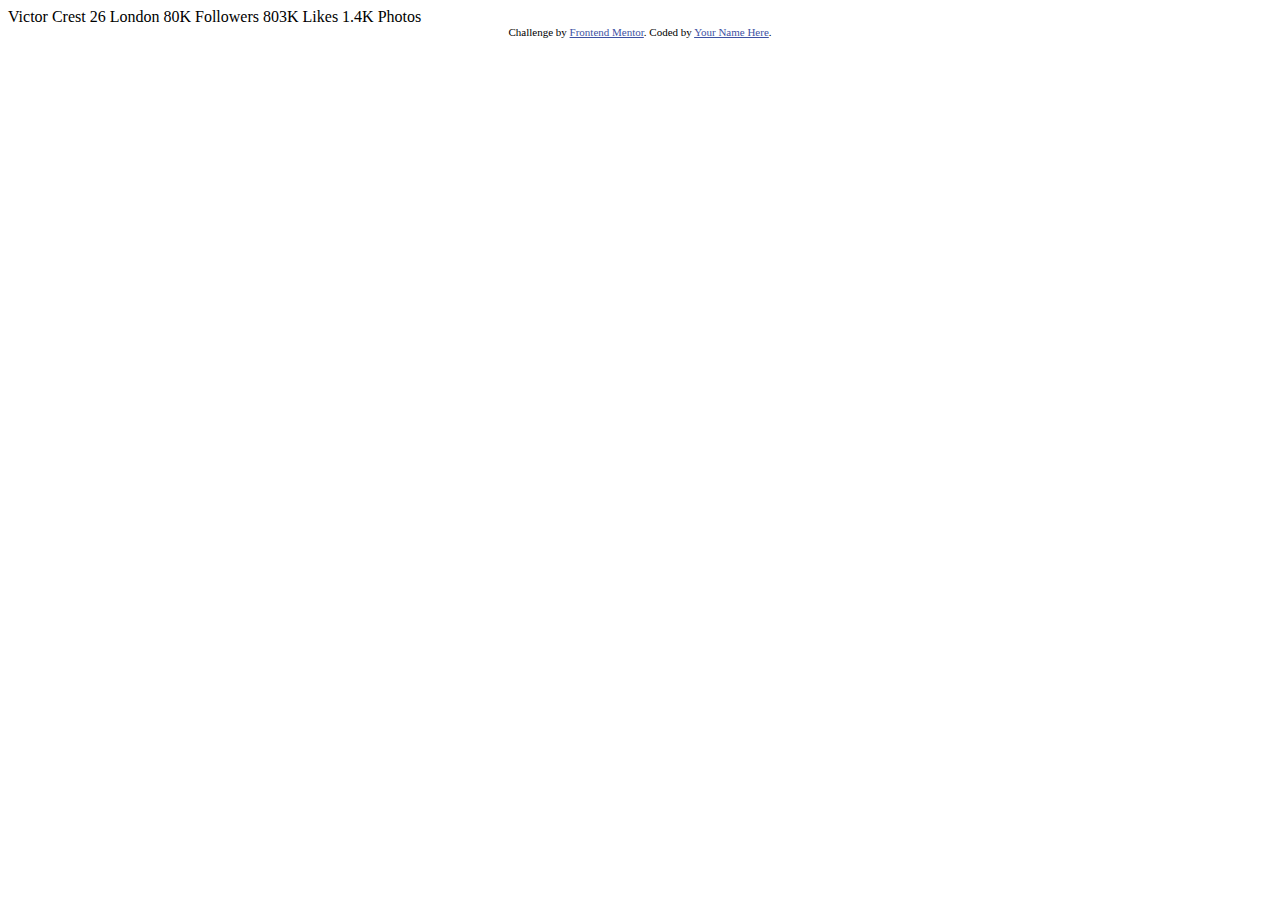
==== profile-card-component-main/index.html @ 22f23f0e "Profile card component challenge, initial files" ====
<!DOCTYPE html>
<html lang="en">
<head>
  <meta charset="UTF-8">
  <meta name="viewport" content="width=device-width, initial-scale=1.0"> <!-- displays site properly based on user's device -->

  <link rel="icon" type="image/png" sizes="32x32" href="./images/favicon-32x32.png">
  
  <title>Frontend Mentor | Profile card component</title>

  <!-- Feel free to remove these styles or customise in your own stylesheet 👍 -->
  <style>
    .attribution { font-size: 11px; text-align: center; }
    .attribution a { color: hsl(228, 45%, 44%); }
  </style>
</head>
<body>
  Victor Crest
  26
  London

  80K
  Followers

  803K
  Likes

  1.4K
  Photos
  <div class="attribution">
    Challenge by <a href="https://www.frontendmentor.io?ref=challenge" target="_blank">Frontend Mentor</a>. 
    Coded by <a href="#">Your Name Here</a>.
  </div>
</body>
</html>
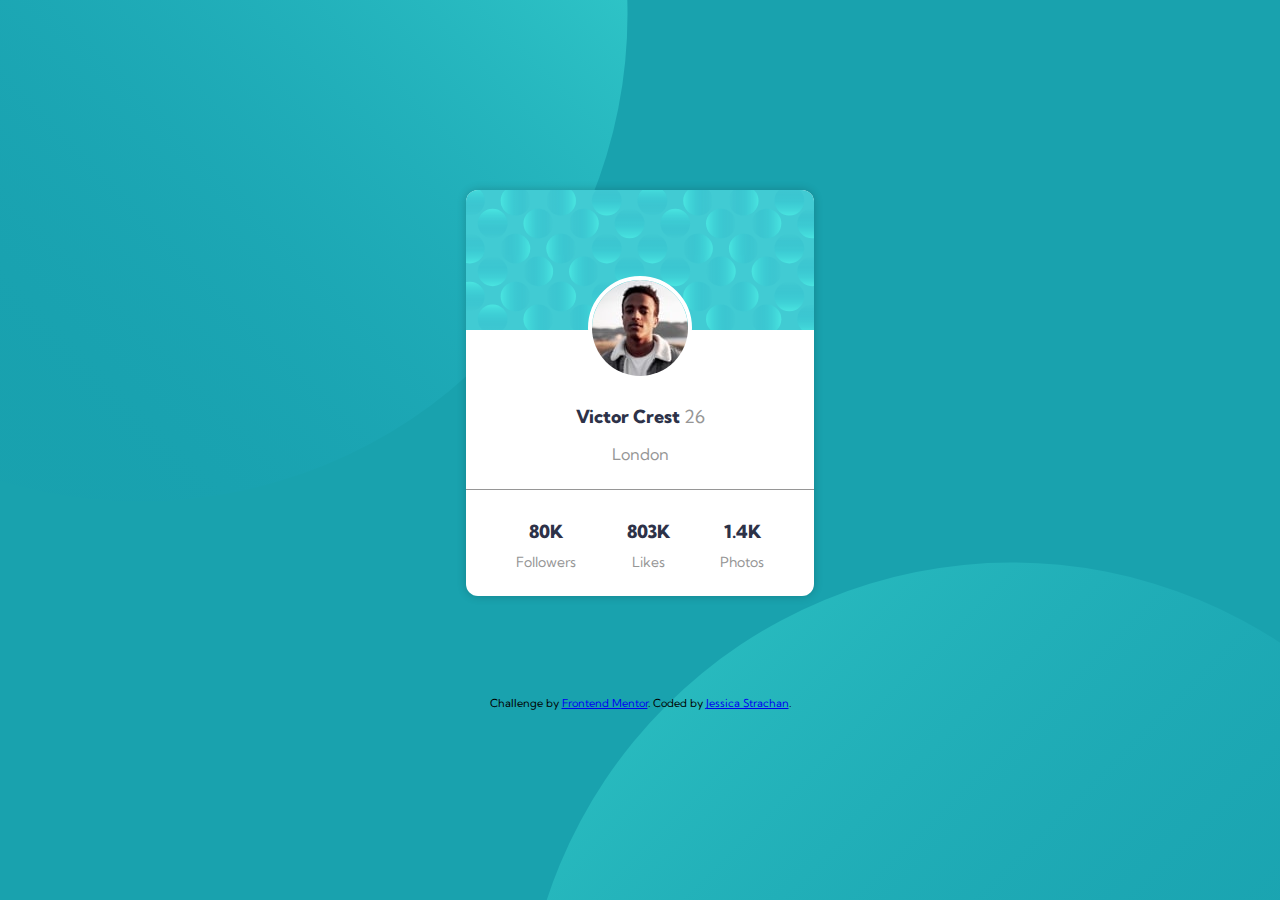
==== commit 71e4f592: "profile card" ====
--- a/profile-card-component-main/index.html
+++ b/profile-card-component-main/index.html
@@ -3,33 +3,40 @@
 <head>
   <meta charset="UTF-8">
   <meta name="viewport" content="width=device-width, initial-scale=1.0"> <!-- displays site properly based on user's device -->
-
+  <link rel="preconnect" href="https://fonts.gstatic.com">
+  <link href="https://fonts.googleapis.com/css2?family=Kumbh+Sans:wght@400;700&display=swap" rel="stylesheet">
   <link rel="icon" type="image/png" sizes="32x32" href="./images/favicon-32x32.png">
-  
+  <link rel="stylesheet" href="stylesheet.css">
   <title>Frontend Mentor | Profile card component</title>
-
-  <!-- Feel free to remove these styles or customise in your own stylesheet 👍 -->
-  <style>
-    .attribution { font-size: 11px; text-align: center; }
-    .attribution a { color: hsl(228, 45%, 44%); }
-  </style>
 </head>
 <body>
-  Victor Crest
-  26
-  London
+  <div class="page">
+      <article class="profile-card">
+        <div class="profile-card__header">
+          <img class="profile-card__avatar" src="./images/image-victor.jpg" />
+        </div>
+        <h1 class="profile-card__heading">Victor Crest <span>26</span></h1>
+        <p class="profile-card__location">London</p>
+        <div class="profile-card__footer">
+          <div class="profile-card__stat">
+            <span class="profile-card__number">80K</span>
+            <span class="profile-card__cat">Followers</span>
+          </div>
+          <div class="profile-card__stat">
+            <span class="profile-card__number">803K</span>
+            <span class="profile-card__cat">Likes</span>
+          </div>
+          <div class="profile-card__stat">
+            <span class="profile-card__number">1.4K</span>
+            <span class="profile-card__cat">Photos</span>
+          </div>
+        </div>
+      </article>
 
-  80K
-  Followers
-
-  803K
-  Likes
-
-  1.4K
-  Photos
-  <div class="attribution">
-    Challenge by <a href="https://www.frontendmentor.io?ref=challenge" target="_blank">Frontend Mentor</a>. 
-    Coded by <a href="#">Your Name Here</a>.
+    <div class="attribution">
+      Challenge by <a href="https://www.frontendmentor.io?ref=challenge" target="_blank">Frontend Mentor</a>. 
+      Coded by <a href="https://github.com/JessicaStrachan">Jessica Strachan</a>.
+    </div>
   </div>
 </body>
 </html>
--- a/profile-card-component-main/stylesheet.css
+++ b/profile-card-component-main/stylesheet.css
@@ -0,0 +1,138 @@
+/* variables */
+:root {
+    --white: #ffffff;
+    --darkGrey: hsl(229, 23%, 23%);
+    --lightGrey: hsl(0, 0%, 59%);
+    --darkCyan: hsl(185, 75%, 39%);
+}
+
+body {
+    font-family: 'Kumbh Sans', sans-serif;
+    font-size: 18px;
+    font-weight: 400;
+    margin: 0;
+    height: 100vh;
+}
+
+/* page */
+.page {
+    background-color: var(--darkCyan);
+    display: flex;
+    flex-direction: column;
+    height: 100%;
+    justify-content: center;
+    margin: 0 auto;
+    max-width: 1400px;
+    overflow: hidden;
+    position: relative;
+}
+
+.page::before,
+.page::after {
+    content: '';
+    position: absolute;
+    background-size: cover;
+    height: 978px;
+    width: 978px;
+}
+
+.page::before {
+    background-image: url(./images/bg-pattern-top.svg);
+    top: -476px;
+    left: -350px;
+}
+
+.page::after {
+    background-image: url(./images/bg-pattern-bottom.svg);
+    bottom: -640px;
+    right: -220px;
+}
+
+.profile-card {
+    background-color: var(--white);
+    box-shadow: 0px 0px 10px rgba(0, 0, 0, .2);
+    border-radius: 12px;
+    overflow: hidden;
+    margin: 0 auto;
+    max-width: 348px;
+    position: relative;
+    width: 100%;
+    z-index: 1;
+}
+
+.profile-card__header {
+    background-image: url(./images/bg-pattern-card.svg);
+    background-repeat: no-repeat;
+    background-size: cover;
+    height: 140px;
+    margin-bottom: 75px;
+    position: relative;
+    width: 100%;
+}
+
+.profile-card__avatar {
+    background-position: bottom;
+    bottom: -50px;
+    border-radius: 50%;
+    border: 4px solid var(--white);
+    left: 50%;
+    position: absolute; 
+    transform: translateX(-50%);
+}
+
+.profile-card__heading {
+    color: var(--darkGrey);
+    font-size: 18px;
+    font-weight: 800;
+    margin: 0 0 15px 0;
+    text-align: center;
+}
+
+.profile-card__heading span,
+.profile-card__location {
+    color: var(--lightGrey);
+    font-weight: 400;
+}
+
+.profile-card__location {
+    font-size: 16px;
+    margin-bottom: 25px;
+    text-align: center;
+}
+
+.profile-card__footer {
+    align-items: center;
+    border-top: 1px solid var(--lightGrey);
+    display: flex;
+    justify-content: space-between;
+    padding: 30px 50px 25px 50px;
+}
+
+.profile-card__stat {
+    display: flex;
+    flex-direction: column;
+    text-align: center;
+}
+
+.profile-card__number {
+    color: var(--darkGrey);
+    font-weight: 800;
+}
+
+.profile-card__cat {
+    color: var(--lightGrey);
+    font-size: 14px;
+    margin-top: 10px;
+}
+
+.attribution {
+    font-size: 11px;
+    padding-top: 100px;
+    position: relative;
+    text-align: center;
+    z-index: 1;
+}
+
+.attribution a { 
+    color: var(-white); 
+}
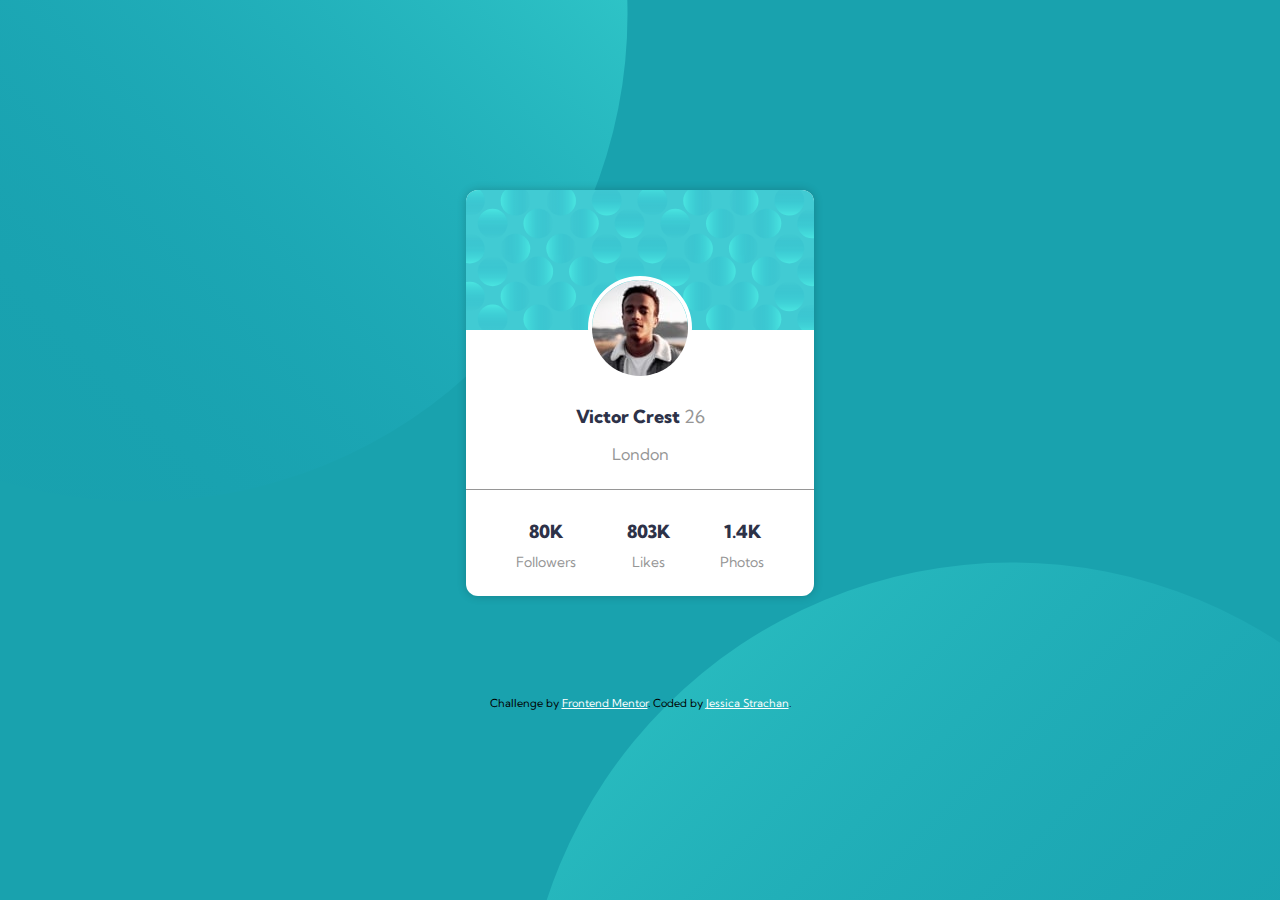
==== commit 3c8cd44c: "Add image alt" ====
--- a/profile-card-component-main/index.html
+++ b/profile-card-component-main/index.html
@@ -13,7 +13,7 @@
   <div class="page">
       <article class="profile-card">
         <div class="profile-card__header">
-          <img class="profile-card__avatar" src="./images/image-victor.jpg" />
+          <img class="profile-card__avatar" src="./images/image-victor.jpg" alt="Victor Crest's avatar"/>
         </div>
         <h1 class="profile-card__heading">Victor Crest <span>26</span></h1>
         <p class="profile-card__location">London</p>
--- a/profile-card-component-main/stylesheet.css
+++ b/profile-card-component-main/stylesheet.css
@@ -1,138 +1,152 @@
 /* variables */
-:root {
-    --white: #ffffff;
-    --darkGrey: hsl(229, 23%, 23%);
-    --lightGrey: hsl(0, 0%, 59%);
-    --darkCyan: hsl(185, 75%, 39%);
-}
-
 body {
-    font-family: 'Kumbh Sans', sans-serif;
-    font-size: 18px;
-    font-weight: 400;
-    margin: 0;
-    height: 100vh;
+  font-family: 'Kumbh Sans', sans-serif;
+  font-size: 18px;
+  font-weight: 400;
+  margin: 0;
+  height: 100vh;
 }
 
 /* page */
 .page {
-    background-color: var(--darkCyan);
-    display: flex;
-    flex-direction: column;
-    height: 100%;
-    justify-content: center;
-    margin: 0 auto;
-    max-width: 1400px;
-    overflow: hidden;
-    position: relative;
+  background-color: #19a2ae;
+  display: -webkit-box;
+  display: -ms-flexbox;
+  display: flex;
+  -webkit-box-orient: vertical;
+  -webkit-box-direction: normal;
+      -ms-flex-direction: column;
+          flex-direction: column;
+  height: 100%;
+  -webkit-box-pack: center;
+      -ms-flex-pack: center;
+          justify-content: center;
+  margin: 0 auto;
+  max-width: 1400px;
+  overflow: hidden;
+  position: relative;
 }
 
 .page::before,
 .page::after {
-    content: '';
-    position: absolute;
-    background-size: cover;
-    height: 978px;
-    width: 978px;
+  content: '';
+  position: absolute;
+  background-size: cover;
+  height: 978px;
+  width: 978px;
 }
 
 .page::before {
-    background-image: url(./images/bg-pattern-top.svg);
-    top: -476px;
-    left: -350px;
+  background-image: url(./images/bg-pattern-top.svg);
+  top: -476px;
+  left: -350px;
 }
 
 .page::after {
-    background-image: url(./images/bg-pattern-bottom.svg);
-    bottom: -640px;
-    right: -220px;
+  background-image: url(./images/bg-pattern-bottom.svg);
+  bottom: -640px;
+  right: -220px;
 }
 
 .profile-card {
-    background-color: var(--white);
-    box-shadow: 0px 0px 10px rgba(0, 0, 0, .2);
-    border-radius: 12px;
-    overflow: hidden;
-    margin: 0 auto;
-    max-width: 348px;
-    position: relative;
-    width: 100%;
-    z-index: 1;
+  background-color: #ffffff;
+  -webkit-box-shadow: 0px 0px 10px rgba(0, 0, 0, 0.2);
+          box-shadow: 0px 0px 10px rgba(0, 0, 0, 0.2);
+  border-radius: 12px;
+  overflow: hidden;
+  margin: 0 auto;
+  max-width: 348px;
+  position: relative;
+  width: 100%;
+  z-index: 1;
 }
 
 .profile-card__header {
-    background-image: url(./images/bg-pattern-card.svg);
-    background-repeat: no-repeat;
-    background-size: cover;
-    height: 140px;
-    margin-bottom: 75px;
-    position: relative;
-    width: 100%;
+  background-image: url(./images/bg-pattern-card.svg);
+  background-repeat: no-repeat;
+  background-size: cover;
+  height: 140px;
+  margin-bottom: 75px;
+  position: relative;
+  width: 100%;
 }
 
 .profile-card__avatar {
-    background-position: bottom;
-    bottom: -50px;
-    border-radius: 50%;
-    border: 4px solid var(--white);
-    left: 50%;
-    position: absolute; 
-    transform: translateX(-50%);
+  background-position: bottom;
+  bottom: -50px;
+  border-radius: 50%;
+  border: 4px solid #ffffff;
+  left: 50%;
+  position: absolute;
+  -webkit-transform: translateX(-50%);
+          transform: translateX(-50%);
 }
 
 .profile-card__heading {
-    color: var(--darkGrey);
-    font-size: 18px;
-    font-weight: 800;
-    margin: 0 0 15px 0;
-    text-align: center;
+  color: #2d3248;
+  font-size: 18px;
+  font-weight: 800;
+  margin: 0 0 15px 0;
+  text-align: center;
 }
 
 .profile-card__heading span,
 .profile-card__location {
-    color: var(--lightGrey);
-    font-weight: 400;
+  color: #969696;
+  font-weight: 400;
 }
 
 .profile-card__location {
-    font-size: 16px;
-    margin-bottom: 25px;
-    text-align: center;
+  font-size: 16px;
+  margin-bottom: 25px;
+  text-align: center;
 }
 
 .profile-card__footer {
-    align-items: center;
-    border-top: 1px solid var(--lightGrey);
-    display: flex;
-    justify-content: space-between;
-    padding: 30px 50px 25px 50px;
+  -webkit-box-align: center;
+      -ms-flex-align: center;
+          align-items: center;
+  border-top: 1px solid #969696;
+  display: -webkit-box;
+  display: -ms-flexbox;
+  display: flex;
+  -webkit-box-pack: justify;
+      -ms-flex-pack: justify;
+          justify-content: space-between;
+  padding: 30px 50px 25px 50px;
 }
 
 .profile-card__stat {
-    display: flex;
-    flex-direction: column;
-    text-align: center;
+  display: -webkit-box;
+  display: -ms-flexbox;
+  display: flex;
+  -webkit-box-orient: vertical;
+  -webkit-box-direction: normal;
+      -ms-flex-direction: column;
+          flex-direction: column;
+  text-align: center;
 }
 
 .profile-card__number {
-    color: var(--darkGrey);
-    font-weight: 800;
+  color: #2d3248;
+  font-weight: 800;
 }
 
 .profile-card__cat {
-    color: var(--lightGrey);
-    font-size: 14px;
-    margin-top: 10px;
+  color: #969696;
+  font-size: 14px;
+  margin-top: 10px;
 }
 
 .attribution {
-    font-size: 11px;
-    padding-top: 100px;
-    position: relative;
-    text-align: center;
-    z-index: 1;
+  font-size: 11px;
+  padding-top: 100px;
+  position: relative;
+  text-align: center;
+  z-index: 1;
 }
 
-.attribution a { 
-    color: var(-white); 
+.attribution a {
+  color: #ffffff;
 }
+/*# sourceMappingURL=stylesheet.css.map */